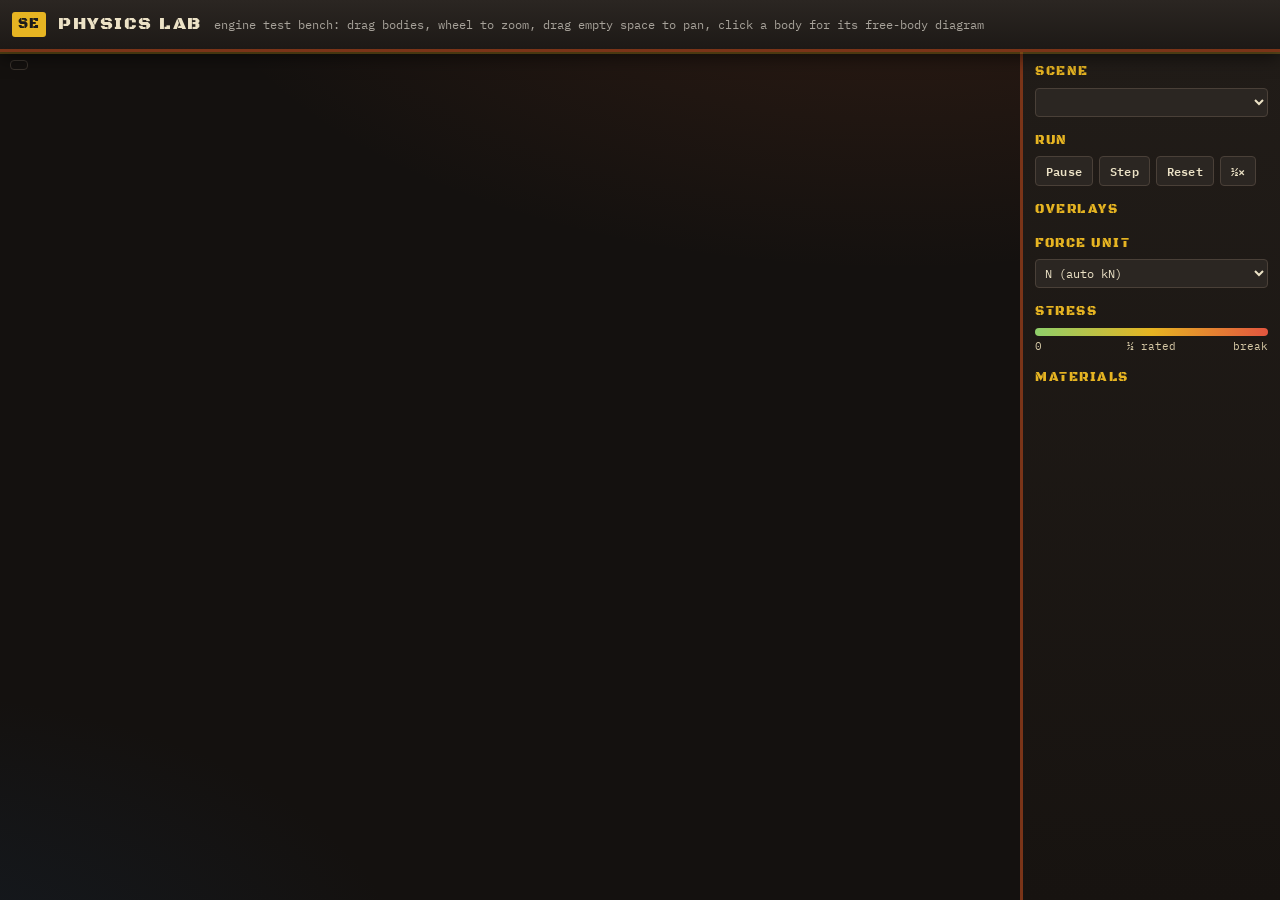
==== physics-lab.html @ e07db6c8 "feat(physics): physics lab page with seven demo scenes and overlay toggles" ====
<!doctype html>
<html lang="en">
<head>
<meta charset="utf-8">
<meta name="viewport" content="width=device-width, initial-scale=1">
<title>Physics Lab · Salvage Engineer</title>
<link rel="stylesheet" href="styles/main.css">
<style>
  /* Developer test bench for the physics engine. Not linked from the game. */
  html, body { height: 100%; overflow: hidden; }
  .lab { display: grid; grid-template-columns: 1fr 260px; grid-template-rows: auto 1fr; height: 100vh; }
  .lab .topbar { grid-column: 1 / -1; position: static; }
  .lab .topbar .title { font-family: var(--display); letter-spacing: 1.5px; font-size: 18px; }
  .lab .topbar .sub { color: var(--steel-hi); font-size: 12px; flex: 1; }
  .stage { position: relative; min-width: 0; min-height: 0; }
  #view { position: absolute; inset: 0; width: 100%; height: 100%; display: block; cursor: crosshair; touch-action: none; }
  #view.dragging { cursor: grabbing; }
  .hud { position: absolute; left: 10px; top: 8px; font-size: 12px; color: var(--paper-dim); pointer-events: none;
         background: rgba(20,17,15,.7); padding: 4px 8px; border-radius: 4px; border: 1px solid #3a332d; white-space: pre; }
  .side { background: linear-gradient(#211c18, #171310); border-left: 3px solid var(--rust-dark); padding: 10px 12px; overflow-y: auto; font-size: 13px; }
  .side h2 { font-family: var(--display); font-size: 13px; letter-spacing: 1.5px; color: var(--hazard); margin: 14px 0 6px; font-weight: 400; }
  .side h2:first-child { margin-top: 0; }
  .row { display: flex; gap: 6px; flex-wrap: wrap; }
  .btn { background: var(--iron); border: 1px solid #4a4038; border-radius: 4px; padding: 5px 10px; cursor: pointer; color: var(--paper); font-size: 12px; }
  .btn:hover { border-color: var(--hazard); }
  .btn.on { background: var(--rust-dark); border-color: var(--rust); }
  select { width: 100%; background: var(--iron); color: var(--paper); border: 1px solid #4a4038; border-radius: 4px; padding: 5px; font: inherit; font-size: 12px; }
  label.tog { display: flex; align-items: center; gap: 6px; padding: 2px 0; cursor: pointer; color: var(--paper-dim); font-size: 12px; }
  label.tog input { accent-color: var(--hazard); }
  .blurb { color: var(--steel-hi); font-size: 12px; line-height: 1.45; margin: 6px 0 0; }
  .legend { display: grid; grid-template-columns: 14px 1fr; gap: 3px 6px; font-size: 11px; color: var(--paper-dim); align-items: center; }
  .sw { width: 12px; height: 12px; border-radius: 2px; border: 1px solid #0008; }
  .stressbar { height: 8px; border-radius: 4px; background: linear-gradient(90deg, #8fcf6a, #e6b422, #e2553f); margin: 4px 0 2px; }
  .note { font-size: 11px; color: var(--steel); margin-top: 8px; }
  .warn { color: var(--hazard); }
</style>
</head>
<body>
<div class="lab">
  <header class="topbar">
    <span class="brand-mark">SE</span>
    <span class="title">PHYSICS LAB</span>
    <span class="sub">engine test bench: drag bodies, wheel to zoom, drag empty space to pan, click a body for its free-body diagram</span>
  </header>
  <div class="stage">
    <canvas id="view"></canvas>
    <div class="hud" id="hud"></div>
  </div>
  <aside class="side">
    <h2>SCENE</h2>
    <select id="scene"></select>
    <p class="blurb" id="blurb"></p>
    <h2>RUN</h2>
    <div class="row">
      <button class="btn" id="play">Pause</button>
      <button class="btn" id="step">Step</button>
      <button class="btn" id="reset">Reset</button>
      <button class="btn" id="slow">½×</button>
    </div>
    <h2>OVERLAYS</h2>
    <div id="toggles"></div>
    <h2>FORCE UNIT</h2>
    <select id="unit">
      <option value="N">N (auto kN)</option><option value="kN">kN</option><option value="lbf">lbf</option><option value="kip">kip</option>
    </select>
    <h2>STRESS</h2>
    <div class="stressbar"></div>
    <div class="legend" style="grid-template-columns: 1fr 1fr 1fr;"><span>0</span><span style="text-align:center">½ rated</span><span style="text-align:right">break</span></div>
    <h2>MATERIALS</h2>
    <div class="legend" id="legend"></div>
    <div class="note" id="missing"></div>
  </aside>
</div>

<!--
  Demo scenes. Kept in their own script so the Node tests can pull them out of
  this file and run them headless. They use only the public engine API and
  check for modules that may not exist yet.
-->
<script id="lab-scenes">
(function (root) {
  'use strict';
  var SE = root.SE = root.SE || {};
  var D2R = Math.PI / 180;

  function world(P) { return new P.World({ gravity: { x: 0, y: -9.81 } }); }
  function ground(P, w, mat) {
    return w.add(new P.Body({ type: 'static', position: { x: 0, y: -0.5 }, shapes: [{ shape: P.box(30, 0.5), material: mat || 'concrete' }], label: '' }));
  }
  function crate(P, w, x, y, hw, opts) {
    return w.add(new P.Body(Object.assign({ position: { x: x, y: y }, shapes: [P.box(hw, hw)], material: 'cargo' }, opts || {})));
  }

  var scenes = [
    {
      id: 'stack', name: 'Box stack',
      blurb: 'Ten 1 m cargo crates, 400 kg each, stacked on concrete. A good solver holds the column still with no jitter or creep. Drag the top crate to knock it over.',
      build: function (P) {
        var w = world(P); ground(P, w);
        for (var i = 0; i < 10; i++) crate(P, w, 0, 0.5 + i * 1.0, 0.5);
        return { world: w };
      }
    },
    {
      id: 'pyramid', name: 'Pyramid',
      blurb: 'A 12-row pyramid of 0.8 m crates (78 bodies). Stresses stacking, friction and many contacts at once. Bodies dim when they fall asleep.',
      build: function (P) {
        var w = world(P); ground(P, w);
        var rows = 12, s = 0.8, hw = 0.4, gap = 0.02;
        for (var r = 0; r < rows; r++) {
          var n = rows - r, x0 = -(n - 1) * (s + gap) / 2;
          for (var i = 0; i < n; i++) crate(P, w, x0 + i * (s + gap), hw + r * s, hw);
        }
        return { world: w };
      }
    },
    {
      id: 'pendulum', name: 'Pendulums',
      blurb: 'Left: a double pendulum of two pinned rods (chaotic). Middle: a 2.5 m rigid-rod pendulum released from horizontal, period ≈ 2π√(L/g) for small swings. Right: a mass on a spring at 0.6 Hz, drawn as a zigzag.',
      build: function (P) {
        var w = world(P); ground(P, w);
        var top = 7;
        // double pendulum: two 1.6 m steel rods pinned end to end
        var mount = w.add(new P.Body({ type: 'static', position: { x: -4, y: top }, shapes: [P.box(0.25, 0.12)], label: '' }));
        var r1 = w.add(new P.Body({ position: { x: -3.2, y: top }, shapes: [P.box(0.8, 0.06)], material: 'steel', label: '' }));
        var r2 = w.add(new P.Body({ position: { x: -1.6, y: top }, shapes: [P.box(0.8, 0.06)], material: 'steel', label: '' }));
        w.addJoint(new P.RevoluteJoint({ bodyA: mount, bodyB: r1, worldAnchor: { x: -4, y: top } }));
        w.addJoint(new P.RevoluteJoint({ bodyA: r1, bodyB: r2, worldAnchor: { x: -2.4, y: top } }));
        // simple pendulum: point-like bob on a rigid rod
        var piv = w.add(new P.Body({ type: 'static', position: { x: 1.5, y: top }, shapes: [P.box(0.25, 0.12)] }));
        var bob = w.add(new P.Body({ position: { x: 4.0, y: top }, shapes: [P.circle(0.22)], material: 'steel', label: 'L = 2.5 m' }));
        w.addJoint(new P.DistanceJoint({ bodyA: piv, bodyB: bob }));
        // spring: k chosen for f = 0.6 Hz, k = m(2πf)²
        var hook = w.add(new P.Body({ type: 'static', position: { x: 6.5, y: top }, shapes: [P.box(0.25, 0.12)] }));
        var m = w.add(new P.Body({ position: { x: 6.5, y: top - 2.2 }, shapes: [P.box(0.3, 0.3)], material: 'cargo', label: 'f = 0.6 Hz' }));
        var k = m.m * Math.pow(2 * Math.PI * 0.6, 2);
        w.addJoint(new P.DistanceJoint({ bodyA: hook, bodyB: m, length: 1.6, stiffness: k, damping: 0.02 * 2 * Math.sqrt(k * m.m) }));
        return { world: w, view: { lo: { x: -7.5, y: -0.5 }, hi: { x: 8, y: 8 } } };
      }
    },
    {
      id: 'cradle', name: "Newton's cradle",
      blurb: 'Five steel balls on rods, restitution 1 and no friction. Swing the left ball in: momentum and energy pass along the row. Losses show how much the soft contacts damp.',
      build: function (P) {
        var w = world(P); ground(P, w);
        var top = 6, L = 3, r = 0.3, n = 5;
        var bar = w.add(new P.Body({ type: 'static', position: { x: 0, y: top + 0.1 }, shapes: [P.box(2.4, 0.1)], material: 'steel' }));
        for (var i = 0; i < n; i++) {
          var x = (i - (n - 1) / 2) * (2 * r + 0.002), th = i === 0 ? 50 * D2R : 0;
          var ball = w.add(new P.Body({ position: { x: x - L * Math.sin(th), y: top - L * Math.cos(th) },
            shapes: [{ shape: P.circle(r), material: 'steel', restitution: 1, friction: 0 }] }));
          w.addJoint(new P.DistanceJoint({ bodyA: bar, bodyB: ball, localAnchorA: { x: x, y: -0.1 } }));
        }
        return { world: w };
      }
    },
    {
      id: 'hoist', name: 'Rope hoist (snaps)',
      blurb: 'A 200 kg crate hangs from a gantry on a rope rated 3 kN (static load 1.96 kN, so amber). At t = 2 s a 120 kg crate drops onto it; the impact spikes the tension past the rating and the rope snaps. On the right a slack tether hangs dashed until the cart pulls it taut.',
      build: function (P) {
        var w = world(P); ground(P, w);
        var gantry = w.add(new P.Body({ type: 'static', position: { x: 0, y: 0 }, material: 'steel', label: '',
          shapes: [P.box(0.15, 4, { x: -2.5, y: 4 }), P.box(0.15, 4, { x: 2.5, y: 4 }), P.box(3.2, 0.15, { x: 0, y: 8.1 })] }));
        var load = crate(P, w, 0, 3.5, 0.5, { mass: 200, label: '200 kg' });
        w.addJoint(new P.DistanceJoint({ bodyA: gantry, bodyB: load, localAnchorA: { x: 0, y: 7.95 }, localAnchorB: { x: 0, y: 0.5 },
          rope: true, breakForce: 3000, label: 'hoist rope' }));
        // slack tether: 6 m of rope between a post and a cart on rollers
        var post = w.add(new P.Body({ type: 'static', position: { x: 5, y: 2 }, shapes: [P.box(0.15, 2)], material: 'timber' }));
        var cart = crate(P, w, 7.0, 0.4, 0.4, { material: 'steel', mass: 80, label: 'cart' });
        cart.fixtures[0].friction = 0.02;
        var tether = new P.DistanceJoint({ bodyA: post, bodyB: cart, localAnchorA: { x: 0.15, y: 1.6 }, localAnchorB: { x: -0.4, y: 0.2 }, rope: true, length: 6, breakForce: 6000, label: 'tether' });
        w.addJoint(tether);
        var dropped = false;
        return {
          world: w,
          view: { lo: { x: -3.5, y: -0.5 }, hi: { x: 11.5, y: 8.5 } },
          update: function (wd) {
            if (!dropped && wd.time >= 2) {
              dropped = true;
              wd.add(new P.Body({ position: { x: 0, y: 6.6 }, shapes: [P.box(0.4, 0.4)], material: 'cargo', mass: 120, label: '120 kg' }));
            }
            // a steady tow on the cart pulls the tether taut after a few seconds
            if (wd.time > 1) cart.applyForce({ x: 400, y: 0 });
          }
        };
      }
    },
    {
      id: 'cantilever', name: 'Welded cantilever',
      blurb: 'Six timber segments welded into a 6 m cantilever. Welds are torsion springs (k = 2 MN·m/rad), so the beam sags. Each weld is rated 60 kN·m: the colours follow the bending moment, highest at the wall. At t = 2 s a 600 kg crate lands on the tip and the root weld lets go.',
      build: function (P) {
        var w = world(P); ground(P, w);
        var y = 4, seg = 1, hh = 0.15;
        var wall = w.add(new P.Body({ type: 'static', position: { x: -0.5, y: 3 }, shapes: [P.box(0.5, 3)], material: 'concrete' }));
        var prev = wall;
        for (var i = 0; i < 6; i++) {
          var b = w.add(new P.Body({ position: { x: seg * (i + 0.5), y: y }, shapes: [P.box(seg / 2, hh)], material: 'timber' }));
          w.addJoint(new P.WeldJoint({ bodyA: prev, bodyB: b, worldAnchor: { x: seg * i, y: y },
            angularStiffness: 2e6, angularDamping: 1.5e5, breakTorque: 60000, label: 'weld ' + i }));
          prev = b;
        }
        var dropped = false;
        return {
          world: w,
          view: { lo: { x: -1.5, y: -0.5 }, hi: { x: 7.5, y: 7.5 } },
          update: function (wd) {
            if (!dropped && wd.time >= 2) {
              dropped = true;
              wd.add(new P.Body({ position: { x: 5.5, y: y + 2.2 }, shapes: [P.box(0.45, 0.45)], material: 'cargo', mass: 600, label: '600 kg' }));
            }
          }
        };
      }
    },
    {
      id: 'ramp', name: 'Ramp with friction',
      blurb: 'A 30° concrete ramp (tan 30° = 0.577). Each block slides only if the mixed friction μ = √(μ₁μ₂) is below 0.577: ice (0.14) races off, timber (0.56) creeps, steel (0.62) and rubber (0.79) hold.',
      build: function (P) {
        var w = world(P); ground(P, w);
        var th = 30 * D2R, x0 = -6, x1 = 4, H = (x1 - x0) * Math.tan(th);
        w.add(new P.Body({ type: 'static', position: { x: 0, y: 0 }, material: 'concrete',
          shapes: [P.polygon([{ x: x0, y: 0 }, { x: x1, y: 0 }, { x: x0, y: H }])] }));
        var hw = 0.35, n = { x: Math.sin(th), y: Math.cos(th) };
        [['rubber', -5], ['steel', -3.5], ['timber', -2], ['ice', -0.5]].forEach(function (it) {
          var sx = it[1], sy = H - (sx - x0) * Math.tan(th);
          w.add(new P.Body({ position: { x: sx + n.x * (hw + 0.01), y: sy + n.y * (hw + 0.01) }, angle: -th,
            shapes: [P.box(hw, hw)], material: it[0], mass: 50, label: it[0] }));
        });
        return { world: w, view: { lo: { x: -7, y: -0.5 }, hi: { x: 9, y: 7.5 } } };
      }
    }
  ];

  SE.labScenes = scenes;
})(globalThis);
</script>

<script>
(function () {
  'use strict';
  // Engine files in index.html order. A module that hasn't landed yet is
  // skipped and listed in the sidebar.
  var FILES = [
    'src/engine/ns.js', 'src/engine/units.js', 'src/engine/draw.js',
    'src/physics/math.js', 'src/physics/shapes.js', 'src/physics/materials.js', 'src/physics/body.js',
    'src/physics/collide.js', 'src/physics/query.js', 'src/physics/soft.js', 'src/physics/contact.js',
    'src/physics/broadphase.js', 'src/physics/islands.js', 'src/physics/joint.js', 'src/physics/distance.js',
    'src/physics/revolute.js', 'src/physics/weld.js', 'src/physics/prismatic.js', 'src/physics/mouse.js',
    'src/physics/pulley.js', 'src/physics/winch.js', 'src/physics/cable.js', 'src/physics/structures.js',
    'src/physics/breakage.js', 'src/physics/world.js', 'src/physics/sensors.js', 'src/physics/recorder.js',
    'src/physics/serialize.js', 'src/physics/stepper.js', 'src/physics/debugdraw.js'
  ];
  var missing = [];

  function loadNext(i, done) {
    if (i >= FILES.length) return done();
    var s = document.createElement('script');
    s.src = FILES[i];
    s.onload = function () { loadNext(i + 1, done); };
    s.onerror = function () { missing.push(FILES[i].replace('src/physics/', '')); s.remove(); loadNext(i + 1, done); };
    document.head.appendChild(s);
  }

  loadNext(0, start);

  function start() {
    var SE = window.SE, P = SE.phys, M = SE.pmath;
    var canvas = document.getElementById('view'), ctx = canvas.getContext('2d');
    var cam = new P.Camera({ canvas: canvas, zoom: 50 });
    var hud = document.getElementById('hud');
    var DT = 1 / 60;

    var opts = { grid: true, shapes: true, angles: true, joints: true, stress: true, labels: true,
      contacts: false, aabbs: false, forces: false, contactForces: false, weights: false, freeBody: true, forceUnit: 'N', dt: DT };
    var TOGGLES = [
      ['grid', 'Grid'], ['shapes', 'Shapes'], ['angles', 'Angle marks'], ['labels', 'Labels'], ['joints', 'Joints'],
      ['stress', 'Stress colours'], ['contacts', 'Contact points + normals'], ['aabbs', 'Bounding boxes'],
      ['forces', 'Joint forces'], ['contactForces', 'Contact forces'], ['weights', 'Weights'], ['freeBody', 'Free body (click a body)']
    ];
    var tg = document.getElementById('toggles');
    TOGGLES.forEach(function (t) {
      var l = document.createElement('label'); l.className = 'tog';
      var c = document.createElement('input'); c.type = 'checkbox'; c.checked = !!opts[t[0]]; c.id = 'tog-' + t[0];
      c.addEventListener('change', function () { opts[t[0]] = c.checked; });
      l.appendChild(c); l.appendChild(document.createTextNode(t[1])); tg.appendChild(l);
    });
    document.getElementById('unit').addEventListener('change', function (e) { opts.forceUnit = e.target.value; });

    var lg = document.getElementById('legend');
    Object.keys(P.debugDraw.MATERIAL_FILL).forEach(function (k) {
      if (k === 'frictionless') return;
      var sw = document.createElement('span'); sw.className = 'sw'; sw.style.background = P.debugDraw.MATERIAL_FILL[k];
      var nm = document.createElement('span'); nm.textContent = k + '  μ ' + P.MATERIALS[k].friction;
      lg.appendChild(sw); lg.appendChild(nm);
    });
    if (missing.length) document.getElementById('missing').innerHTML = '<span class="warn">Not built yet:</span> ' + missing.join(', ');

    // ---------------------------------------------------------------- scenes
    var sel = document.getElementById('scene');
    SE.labScenes.forEach(function (s, i) { var o = document.createElement('option'); o.value = i; o.textContent = s.name; sel.appendChild(o); });
    var params = new URLSearchParams(location.search);
    var initial = SE.labScenes.findIndex(function (s) { return s.id === params.get('scene'); });
    sel.value = initial >= 0 ? initial : 0;
    ['contacts', 'aabbs', 'forces', 'contactForces', 'weights'].forEach(function (k) {
      if (params.get(k) === '1') { opts[k] = true; document.getElementById('tog-' + k).checked = true; }
    });

    var scene, world, running = true, timescale = 1, acc = 0, stepMs = 0, selected = null, grab = null;

    function load() {
      var def = SE.labScenes[+sel.value];
      document.getElementById('blurb').textContent = def.blurb;
      scene = def.build(P); world = scene.world;
      selected = null; grab = null; acc = 0;
      cam.resize();
      P.debugDraw.track(world);
      cam.fit(scene.view || P.debugDraw.worldBounds(world, 40), 40);
    }
    sel.addEventListener('change', load);

    function step() {
      if (scene.update) scene.update(world);
      if (grab) dragForce();
      var t0 = performance.now();
      world.step(DT);
      stepMs = stepMs * 0.9 + (performance.now() - t0) * 0.1;
    }

    var playBtn = document.getElementById('play');
    playBtn.addEventListener('click', function () { running = !running; playBtn.textContent = running ? 'Pause' : 'Play'; });
    document.getElementById('step').addEventListener('click', function () { running = false; playBtn.textContent = 'Play'; step(); });
    document.getElementById('reset').addEventListener('click', load);
    var slowBtn = document.getElementById('slow');
    slowBtn.addEventListener('click', function () { timescale = timescale === 1 ? 0.5 : 1; slowBtn.classList.toggle('on', timescale !== 1); });
    window.addEventListener('keydown', function (e) {
      if (e.key === ' ') { e.preventDefault(); playBtn.click(); }
      else if (e.key === '.') document.getElementById('step').click();
      else if (e.key === 'r') load();
    });

    // ------------------------------------------------------------------ mouse
    // Dragging uses P.MouseJoint when it exists; otherwise a critically damped
    // spring force (3 Hz, ζ = 0.7) pulls the grabbed point toward the cursor.
    function screenPt(e) { var r = canvas.getBoundingClientRect(); return { x: e.clientX - r.left, y: e.clientY - r.top }; }
    var down = null;
    canvas.addEventListener('pointerdown', function (e) {
      canvas.setPointerCapture(e.pointerId);
      var s = screenPt(e), p = cam.screenToWorld(s), b = world.bodyAt(p);
      down = { s: s, moved: false, body: b };
      if (b && b.type === 'dynamic' && e.button === 0) startGrab(b, p);
      canvas.classList.add('dragging');
    });
    canvas.addEventListener('pointermove', function (e) {
      if (!down) return;
      var s = screenPt(e);
      if (Math.hypot(s.x - down.s.x, s.y - down.s.y) > 3) down.moved = true;
      if (grab) { grab.target = cam.screenToWorld(s); if (grab.joint) setJointTarget(grab.joint, grab.target); }
      else { cam.pan(s.x - (down.last || down.s).x, s.y - (down.last || down.s).y); }
      down.last = s;
    });
    canvas.addEventListener('pointerup', function () {
      if (down && !down.moved) selected = down.body && down.body.type !== 'static' ? down.body : null;
      endGrab(); down = null; canvas.classList.remove('dragging');
    });
    canvas.addEventListener('wheel', function (e) {
      e.preventDefault();
      cam.zoomAt(screenPt(e), Math.exp(-e.deltaY * 0.0015));
    }, { passive: false });

    function startGrab(b, p) {
      grab = { body: b, local: b.localPoint(p), target: p, joint: null };
      if (P.MouseJoint) {
        try {
          var anchor = world.bodies.find(function (x) { return x.type === 'static'; }) || b;
          var j = new P.MouseJoint({ bodyA: anchor, bodyB: b, target: p, worldAnchor: p, maxForce: 1000 * b.m * 9.81, hertz: 5, dampingRatio: 0.7 });
          world.addJoint(j); grab.joint = j;
        } catch (err) { grab.joint = null; }
      }
      if (b.wake) b.wake();
    }
    function setJointTarget(j, t) { if (j.setTarget) j.setTarget(t); else j.target = { x: t.x, y: t.y }; }
    function endGrab() { if (grab && grab.joint) world.removeJoint(grab.joint); grab = null; }
    function dragForce() {
      if (grab.joint) return;
      var b = grab.body, p = b.worldPoint(grab.local), w = 2 * Math.PI * 3, z = 0.7;
      var dv = b.velocityAt(p), d = M.sub(grab.target, p);
      var F = M.scale(M.sub(M.scale(d, w * w), M.scale(dv, 2 * z * w)), b.m);
      var Fmax = 200 * b.m * 9.81, Fl = M.len(F);
      if (Fl > Fmax) F = M.scale(F, Fmax / Fl);
      // hold the body up against gravity too, so it follows the cursor instead of sagging under it
      F = M.add(F, M.scale(world.gravity, -b.m * b.gravityScale));
      if (b.wake) b.wake();
      b.applyForce(F, p);
    }

    // ------------------------------------------------------------- free body
    // Uses the sensors module's extraction when it exists, otherwise a simple
    // one here: weight, joint reactions and summed contact forces.
    function freeBody(b) {
      if (P.sensors && P.sensors.freeBody) {
        try { var r = P.sensors.freeBody(world, b, DT); if (r && r.length != null) return r; } catch (err) { /* fall back */ }
      }
      var list = [], g = world.gravity;
      list.push({ kind: 'weight', point: b.c, vector: M.scale(g, b.m * b.gravityScale) });
      world.joints.forEach(function (j) {
        if (!j.reaction || (j.bodyA !== b && j.bodyB !== b) || j.type === 'mouse') return;
        var r = j.reaction(), sign = j.bodyB === b ? 1 : -1;
        var kind = j.type === 'distance' ? (j.rope ? 'tension' : (j.stiffness > 0 || j.hertz > 0 ? 'spring' : 'tension')) : 'reaction';
        var p = j.bodyB === b ? j.anchorB() : j.anchorA();
        if (r.force && M.len(r.force) > 1e-6) list.push({ kind: kind, point: p, vector: M.scale(r.force, sign) });
        if (r.torque && Math.abs(r.torque) > 1e-3) list.push({ kind: 'moment', point: p, moment: sign * r.torque });
      });
      var invH = world.substeps / DT;
      world.contacts.forEach(function (ct) {
        var sign = ct.fb.body === b ? 1 : (ct.fa.body === b ? -1 : 0);
        if (!sign || !ct.normal || !ct.points.length) return;
        var N = 0, T = 0, c = { x: 0, y: 0 };
        ct.points.forEach(function (cp) { N += cp.normalImpulse * invH; T += cp.tangentImpulse * invH; c = M.add(c, cp.point); });
        if (N < 1e-3) return;
        c = M.scale(c, 1 / ct.points.length);
        list.push({ kind: 'normal', point: c, vector: M.scale(ct.normal, sign * N) });
        if (Math.abs(T) > 1e-3) list.push({ kind: 'friction', point: c, vector: M.scale(ct.tangent, sign * T) });
      });
      return list;
    }

    // ------------------------------------------------------------------- loop
    var last = performance.now();
    function frame(now) {
      var elapsed = Math.min((now - last) / 1000, 0.1); last = now;
      if (running) {
        acc += elapsed * timescale;
        var n = 0;
        while (acc >= DT && n < 4) { step(); acc -= DT; n++; }
        if (n === 4) acc = 0;
      }
      cam.resize();
      opts.highlight = (grab && grab.body) || selected;
      P.debugDraw(ctx, world, cam, opts);
      if (opts.freeBody && selected && world.bodies.indexOf(selected) >= 0) {
        P.debugDrawFreeBody(ctx, freeBody(selected), cam, { forceUnit: opts.forceUnit });
      }
      var awake = world.bodies.filter(function (b) { return b.type !== 'static' && b.awake !== false; }).length;
      hud.textContent = 't ' + world.time.toFixed(2) + ' s   ' + (running ? (timescale === 1 ? '▶' : '▶ ½×') : '❚❚') +
        '\nbodies ' + world.bodies.length + ' (awake ' + awake + ')   joints ' + world.joints.length + '   contacts ' + world.contacts.size +
        '\nstep ' + stepMs.toFixed(2) + ' ms   zoom ' + cam.zoom.toFixed(0) + ' px/m' +
        (selected ? '\nselected ' + (selected.label || ('body #' + selected.id)) + '  m ' + selected.m.toFixed(1) + ' kg' : '');
      requestAnimationFrame(frame);
    }
    load();
    window.lab = { get world() { return world; }, camera: cam, options: opts, load: load, step: step,
      select: function (b) { selected = b; }, pause: function () { running = false; playBtn.textContent = 'Play'; } };
    requestAnimationFrame(frame);
  }
})();
</script>
</body>
</html>
---- styles/main.css ----
/* Salvage Engineer: rust, scrap and blueprint ink. */

@font-face { font-family: 'Black Ops One'; src: url('../assets/fonts/BlackOpsOne-Regular.woff2') format('woff2'); font-display: swap; }
@font-face { font-family: 'Special Elite'; src: url('../assets/fonts/SpecialElite-Regular.woff2') format('woff2'); font-display: swap; }
@font-face { font-family: 'IBM Plex Mono'; src: url('../assets/fonts/IBMPlexMono-Regular.woff2') format('woff2'); font-weight: 400; font-display: swap; }
@font-face { font-family: 'IBM Plex Mono'; src: url('../assets/fonts/IBMPlexMono-SemiBold.woff2') format('woff2'); font-weight: 600; font-display: swap; }

:root {
  --text-scale: 1;
  --night: #14110f; --soot: #1d1916; --iron: #2b2622; --iron2: #3a332d;
  --steel: #6f6b64; --steel-hi: #a7a29a;
  --rust: #b4532a; --rust-dark: #7a3418; --rust-hi: #d9824f;
  --paper: #ece2c6; --paper-dim: #d6c9a6; --paper-edge: #c7b78f; --ink: #2a2620; --ink-soft: #5b5246;
  --hazard: #e6b422; --good: #4f8a2e; --good-bg: #e3edd0; --bad: #a8321f; --bad-bg: #f3d9cf;
  --blue: #173a5e; --blue-ink: #8fb8e8;
  --display: 'Black Ops One', Impact, 'Arial Black', sans-serif;
  --type: 'Special Elite', 'Courier New', Courier, monospace;
  --mono: 'IBM Plex Mono', ui-monospace, Consolas, monospace;
  --serif: 'Cambria Math', 'STIX Two Math', 'Times New Roman', Georgia, serif;
  --radius: 6px;
  --shadow: 0 10px 30px rgba(0,0,0,.45);
}

* { box-sizing: border-box; }
html, body { margin: 0; height: 100%; }
body {
  background: var(--night);
  background-image: radial-gradient(1200px 600px at 70% -10%, rgba(180,83,42,.18), transparent 60%), radial-gradient(900px 500px at -10% 110%, rgba(23,58,94,.25), transparent 60%);
  color: var(--paper); font-family: var(--mono); font-size: calc(15px * var(--text-scale)); line-height: 1.5;
  -webkit-font-smoothing: antialiased;
}
#app { min-height: 100%; display: flex; flex-direction: column; }
button { font: inherit; color: inherit; }
a { color: var(--hazard); }
:focus-visible { outline: 2px solid var(--hazard); outline-offset: 2px; }
.muted { color: var(--ink-soft); }
.main .muted, .modal .muted { opacity: .85; }
.small { font-size: .85em; }
.mono { font-family: var(--mono); }
.warn { color: var(--hazard); }

/* ------------------------------------------------------------ top bar */
.topbar {
  display: flex; align-items: center; gap: 12px; padding: 6px 12px; min-height: 52px;
  background: linear-gradient(#2b2622, #1d1916); border-bottom: 3px solid var(--rust-dark);
  box-shadow: 0 2px 0 rgba(230,180,34,.25), 0 6px 18px rgba(0,0,0,.5); position: sticky; top: 0; z-index: 20;
}
.brand { display: flex; align-items: center; gap: 8px; background: none; border: 0; cursor: pointer; padding: 4px; }
.brand-mark { font-family: var(--display); background: var(--hazard); color: #1b1b1b; padding: 2px 6px; border-radius: 3px; font-size: 14px; letter-spacing: 1px; }
.brand-name { font-family: var(--display); font-size: 18px; letter-spacing: 1.5px; color: var(--paper); }
.crumbs { display: flex; gap: 8px; flex: 1; font-size: 13px; }
.crumbs a { color: var(--paper-dim); text-decoration: none; }
.crumbs a + a::before { content: '›'; margin-right: 8px; color: var(--steel); }
.crumbs a:hover { color: var(--hazard); }
.toolbar { display: flex; gap: 4px; flex-wrap: wrap; }
.tool-btn { display: flex; align-items: center; gap: 6px; background: var(--iron); border: 1px solid #4a4038; border-radius: 4px; padding: 4px 8px; cursor: pointer; font-size: 12px; color: var(--paper-dim); }
.tool-btn:hover { border-color: var(--hazard); color: var(--paper); }
.tool-btn.unavailable { opacity: .35; }
.tool-btn.locked { text-decoration: line-through; opacity: .5; }
.tool-icon { font-family: var(--serif); font-weight: 700; color: var(--hazard); min-width: 1.2em; text-align: center; }
.icon-btn { background: transparent; border: 1px solid transparent; border-radius: 4px; cursor: pointer; padding: 4px 8px; font-size: 16px; }
.icon-btn:hover { border-color: #4a4038; }
@media (max-width: 1100px) { .tool-name { display: none; } }

/* ------------------------------------------------------------ buttons */
.btn { font-family: var(--mono); font-weight: 600; font-size: .92em; border-radius: 4px; padding: 8px 14px; cursor: pointer; border: 2px solid transparent; transition: transform .06s ease, background .15s; letter-spacing: .2px; }
.btn:active { transform: translateY(1px); }
.btn:disabled { opacity: .45; cursor: not-allowed; }
.btn.primary { background: var(--rust); color: #fff4e0; border-color: var(--rust-dark); box-shadow: inset 0 -3px 0 rgba(0,0,0,.25); }
.btn.primary:hover:not(:disabled) { background: var(--rust-hi); }
.btn.secondary { background: var(--ink); color: var(--paper); border-color: #000; }
.btn.secondary:hover { background: #3c362e; }
.btn.ghost { background: transparent; color: inherit; border-color: currentColor; opacity: .85; }
.btn.ghost:hover { opacity: 1; }
.btn.danger { background: var(--bad); color: #fff; border-color: #6a1d12; }
.btn.small { padding: 4px 8px; font-size: .8em; }
.btn.big { font-size: 1.15em; padding: 12px 26px; }
.btn-row { display: flex; gap: 8px; align-items: center; margin-top: 12px; flex-wrap: wrap; }
.btn-col { display: flex; flex-direction: column; gap: 10px; align-items: center; }

/* ------------------------------------------------------------ title */
.main { flex: 1; display: flex; flex-direction: column; min-height: 0; }
.title-screen { position: relative; flex: 1; min-height: calc(100vh - 55px); display: flex; align-items: center; justify-content: center; overflow: hidden; }
.title-canvas { position: absolute; inset: 0; width: 100%; height: 100%; }
.title-box { position: relative; text-align: center; padding: 32px 40px; max-width: 640px; background: rgba(20,17,15,.55); border: 1px solid rgba(230,180,34,.25); border-radius: 10px; backdrop-filter: blur(2px); box-shadow: var(--shadow); }
.title-kicker { font-family: var(--type); color: var(--hazard); letter-spacing: 3px; text-transform: uppercase; font-size: 13px; }
.title-logo { font-family: var(--display); font-size: clamp(42px, 8vw, 86px); line-height: .9; margin: 10px 0 14px; display: flex; flex-direction: column; letter-spacing: 3px; color: var(--paper); text-shadow: 3px 3px 0 var(--rust-dark), 0 0 30px rgba(180,83,42,.5); }
.title-logo span:last-child { color: var(--rust-hi); }
.title-tag { font-family: var(--type); font-size: 16px; color: var(--paper-dim); margin: 0 0 22px; }
.title-foot { font-size: 11px; color: var(--steel-hi); margin-top: 22px; }

/* ------------------------------------------------------------ map / act */
.map-screen, .act-screen { padding: 24px clamp(16px, 4vw, 48px) 60px; max-width: 1280px; margin: 0 auto; width: 100%; }
.screen-title { font-family: var(--display); font-size: clamp(30px, 4vw, 46px); letter-spacing: 2px; margin: 4px 0; color: var(--paper); text-shadow: 2px 2px 0 var(--rust-dark); }
.map-screen > .muted, .act-screen .muted { color: var(--paper-dim); }
.act-grid { display: grid; grid-template-columns: repeat(auto-fill, minmax(220px, 1fr)); gap: 14px; margin-top: 20px; }
.act-card { text-align: left; padding: 16px; border-radius: 8px; cursor: pointer; border: 2px solid #4a4038; background: linear-gradient(160deg, #3a2f27, #221c18); box-shadow: var(--shadow); position: relative; overflow: hidden; min-height: 150px; }
.act-card::after { content: ''; position: absolute; inset: auto 0 0 0; height: 6px; background: repeating-linear-gradient(-45deg, var(--hazard) 0 8px, #1b1b1b 8px 16px); opacity: .7; }
.act-card:hover:not(:disabled) { border-color: var(--hazard); transform: translateY(-2px); }
.act-card.locked { opacity: .45; cursor: default; filter: grayscale(.6); }
.act-num { font-family: var(--type); color: var(--hazard); font-size: 13px; letter-spacing: 2px; text-transform: uppercase; }
.act-region { font-family: var(--display); font-size: 22px; letter-spacing: 1px; margin: 4px 0; }
.act-topic { color: var(--paper-dim); font-size: 13px; }
.act-soon { margin-top: 18px; font-size: 12px; color: var(--steel-hi); font-style: italic; }
.act-mastery { font-size: 12px; margin-top: 4px; color: var(--paper-dim); }
.meter { height: 8px; border-radius: 4px; background: #1a1614; border: 1px solid #4a4038; margin-top: 16px; overflow: hidden; }
.meter span { display: block; height: 100%; background: linear-gradient(90deg, var(--rust), var(--hazard)); }
.act-head { margin-bottom: 18px; }
.act-stats { display: flex; gap: 14px; margin-top: 14px; flex-wrap: wrap; }
.stat { background: var(--iron); border: 1px solid #4a4038; border-radius: 6px; padding: 8px 14px; min-width: 130px; }
.stat-val { font-family: var(--display); font-size: 24px; }
.stat-label { font-size: 12px; color: var(--paper-dim); }
.act-intro { background: var(--paper); color: var(--ink); border-radius: 6px; padding: 16px 20px; margin-bottom: 18px; box-shadow: var(--shadow); }
.act-cols { display: grid; grid-template-columns: 1fr 1fr; gap: 20px; }
@media (max-width: 860px) { .act-cols { grid-template-columns: 1fr; } }
.act-col h2 { font-family: var(--display); letter-spacing: 1px; margin: 0 0 4px; font-size: 22px; color: var(--hazard); }
.act-col > p { margin: 0 0 12px; font-size: 13px; }
.sandbox-list { margin-top: 26px; }
.level-row { display: flex; align-items: center; gap: 12px; width: 100%; text-align: left; padding: 10px 12px; margin-bottom: 8px; cursor: pointer; background: var(--paper); color: var(--ink); border: 0; border-left: 6px solid var(--steel); border-radius: 4px; box-shadow: 0 3px 0 var(--paper-edge), 0 6px 14px rgba(0,0,0,.35); transition: transform .08s; }
.level-row:hover { transform: translateX(3px); border-left-color: var(--rust); }
.level-row.done { border-left-color: var(--good); }
.level-row.project { background: #dfe6ee; box-shadow: 0 3px 0 #b6c3d2, 0 6px 14px rgba(0,0,0,.35); }
.level-id { font-family: var(--display); font-size: 18px; min-width: 38px; color: var(--rust-dark); }
.level-text { flex: 1; display: flex; flex-direction: column; }
.level-title { font-family: var(--type); font-size: 17px; }
.level-sub { font-size: 12px; color: var(--ink-soft); }
.level-go { font-size: 20px; color: var(--rust); }

.grade { display: inline-block; font-family: var(--display); min-width: 1.7em; text-align: center; padding: 0 6px; border-radius: 4px; color: #fff; font-size: 15px; line-height: 1.5; }
.grade-S { background: linear-gradient(135deg, #e6b422, #c4761c); color: #1b1b1b; }
.grade-A { background: #4f8a2e; }
.grade-B { background: #2f6a9a; }
.grade-C { background: #6f6b64; }
.big-grade { font-family: var(--display); font-size: 72px; line-height: 1; margin: 8px 0; display: inline-block; padding: 6px 22px; border-radius: 10px; }
.big-grade.grade-S, .big-grade.grade-A, .big-grade.grade-B, .big-grade.grade-C { color: #fff; }

/* ------------------------------------------------------------ play layout */
.play-layout { display: grid; grid-template-columns: minmax(0, 1.55fr) minmax(360px, 1fr); flex: 1; min-height: calc(100vh - 55px); }
@media (max-width: 980px) { .play-layout { grid-template-columns: 1fr; } .stage-wrap { height: 52vh; position: relative !important; top: 0 !important; } }
.stage-wrap { position: sticky; top: 55px; height: calc(100vh - 55px); background: #0d0b0a; border-right: 3px solid var(--rust-dark); }
.stage-canvas { width: 100%; height: 100%; display: block; }
.stage-hud { position: absolute; left: 12px; bottom: 12px; font-size: 12px; color: var(--paper); pointer-events: none; text-shadow: 0 1px 2px #000; }

.panel { position: relative; padding: 18px 20px 60px; overflow-y: auto; max-height: calc(100vh - 55px); }
@media (max-width: 980px) { .panel { max-height: none; } }
.clipboard { background: linear-gradient(#3a2f27, #2b241f); }
.clip { position: absolute; top: 0; left: 50%; transform: translateX(-50%); width: 120px; height: 14px; background: linear-gradient(#a7a29a, #6f6b64); border-radius: 0 0 6px 6px; box-shadow: 0 2px 4px rgba(0,0,0,.5); }
.panel-head { margin: 8px 0 12px; }
.panel-kicker { font-family: var(--type); color: var(--hazard); font-size: 12px; letter-spacing: 1.5px; text-transform: uppercase; }
.panel-title { font-family: var(--display); font-size: 28px; letter-spacing: 1px; margin: 2px 0 6px; color: var(--paper); }
.step-progress { display: flex; gap: 3px; flex-wrap: wrap; }
.pip { width: 10px; height: 6px; border-radius: 2px; background: #4a4038; }
.pip.done { background: var(--rust); }
.pip.now { background: var(--hazard); box-shadow: 0 0 6px var(--hazard); }
.pip.task, .pip.classify { height: 10px; margin-top: -2px; }

/* step cards = paper sheets on the clipboard */
.step { background: var(--paper); color: var(--ink); border-radius: 4px; padding: 14px 16px; margin-bottom: 12px; box-shadow: 0 2px 0 var(--paper-edge), 0 8px 18px rgba(0,0,0,.35); position: relative; animation: sheet-in .25s ease-out; }
.step::before { content: ''; position: absolute; inset: 0; background-image: repeating-linear-gradient(transparent 0 27px, rgba(100,130,170,.12) 27px 28px); pointer-events: none; border-radius: 4px; }
@keyframes sheet-in { from { transform: translateY(8px); opacity: 0; } to { transform: none; opacity: 1; } }
.reduced-motion .step { animation: none; }
.step.archived { opacity: .55; transform: scale(.985); max-height: 160px; overflow: hidden; -webkit-mask-image: linear-gradient(#000 60%, transparent); mask-image: linear-gradient(#000 60%, transparent); }
.step.archived:hover { opacity: .8; }
.step-body { font-family: var(--type); font-size: 1.02em; line-height: 1.6; }
.step-body p { margin: 0 0 .7em; }
.step-body p:last-child { margin-bottom: 0; }
.step-body ul { margin: .3em 0 .7em; padding-left: 1.3em; }
.step-body code, .feedback code, .hint code { font-family: var(--mono); background: rgba(0,0,0,.07); padding: 0 4px; border-radius: 3px; font-size: .92em; }
.term { border-bottom: 1px dashed var(--rust); }
.step-kicker { font-family: var(--mono); font-weight: 600; font-size: 11px; letter-spacing: 1.5px; text-transform: uppercase; color: var(--rust-dark); margin-bottom: 6px; }
.deeper-kicker { color: var(--blue); }
.law-title { font-family: var(--type); font-size: 21px; margin: 0 0 8px; }
.who { display: flex; align-items: center; gap: 8px; margin-bottom: 6px; font-size: 13px; }
.who-badge { width: 26px; height: 26px; border-radius: 50%; display: inline-flex; align-items: center; justify-content: center; font-family: var(--display); color: #fff; background: var(--steel); }
.who-hask .who-badge { background: var(--rust); }
.who-juno .who-badge { background: var(--blue); }
.who-radio .who-badge { background: var(--good); }
.who-name { font-weight: 600; }
.who-role { color: var(--ink-soft); font-size: 12px; }
.law-card { border-left: 6px solid var(--rust); background: linear-gradient(#f3ead2, var(--paper)); }
.derive-card { border-left: 6px solid var(--blue); }
.deeper-card { border-left: 6px solid var(--blue); background: linear-gradient(#e4ebf3, #d6e0ea); }
.sandbox-card { border-left: 6px solid var(--good); }
.task-card { border-left: 6px solid var(--hazard); }
.summary-card { border-left: 6px solid var(--good); }
.summary-points li { margin-bottom: 6px; font-family: var(--type); }
.goals ul { margin: 4px 0; padding-left: 1.3em; font-family: var(--type); }
.goals h3, .prompts h3, .conditions h3 { font-size: 12px; letter-spacing: 1px; text-transform: uppercase; color: var(--rust-dark); margin: 10px 0 4px; }

/* equations */
.eq { font-family: var(--serif); font-size: 1.12em; white-space: nowrap; display: inline-flex; align-items: center; gap: .12em; flex-wrap: nowrap; }
.eq i { font-style: italic; padding: 0 .02em; }
.eq sup, .eq sub { font-size: .7em; }
.eq-op { padding: 0 .25em; }
.eq-frac { display: inline-flex; flex-direction: column; align-items: center; vertical-align: middle; margin: 0 .15em; }
.eq-num { border-bottom: 1.5px solid currentColor; padding: 0 .2em; line-height: 1.25; }
.eq-den { padding: 0 .2em; line-height: 1.25; }
.eq-unit, .eq-text { font-style: normal; font-family: var(--serif); }
.eq-word { font-style: normal; }
.eq-sqrt { display: inline-flex; align-items: stretch; }
.eq-radic { font-size: 1.15em; }
.eq-rad { border-top: 1.5px solid currentColor; padding: 0 .15em; }
.eq-hl { background: rgba(230,180,34,.35); border-radius: 3px; padding: 0 .1em; }
.eq-strike { text-decoration: line-through; text-decoration-color: var(--bad); text-decoration-thickness: 2px; }
.eq-bar { text-decoration: overline; }
.eq-tag { margin-left: 1.2em; font-size: .78em; color: var(--ink-soft); font-family: var(--mono); }
.eq-block { margin: 10px 0; padding: 10px 12px; background: rgba(255,255,255,.45); border: 1px dashed var(--paper-edge); border-radius: 4px; overflow-x: auto; text-align: center; }
.eq-block.big .eq { font-size: 1.5em; }
.derive-lines { margin: 8px 0; padding-left: 1.6em; }
.derive-line { margin-bottom: 10px; animation: sheet-in .2s ease-out; }
.derive-eq { overflow-x: auto; padding: 4px 0; }
.derive-why { font-family: var(--type); font-size: .93em; color: var(--ink-soft); }
.derive-ask { background: rgba(23,58,94,.08); border-radius: 4px; padding: 8px 10px; }
.derive-ask.answered .choices { display: none; }

/* choices */
.choices { display: flex; flex-direction: column; gap: 6px; margin-top: 10px; }
.choices.compact .choice { padding: 6px 10px; }
.choice { display: flex; gap: 10px; align-items: flex-start; text-align: left; background: #fffaf0; border: 2px solid var(--paper-edge); border-radius: 4px; padding: 9px 12px; cursor: pointer; font-family: var(--type); font-size: 1em; color: var(--ink); }
.choice:hover:not(:disabled) { border-color: var(--rust); }
.choice:disabled { cursor: default; }
.choice-key { font-family: var(--mono); font-weight: 600; background: var(--ink); color: var(--paper); border-radius: 3px; padding: 0 6px; font-size: .8em; margin-top: 2px; }
.choice.picked { border-color: var(--ink); }
.choice.right { border-color: var(--good); background: var(--good-bg); }
.choice.wrong { border-color: var(--bad); background: var(--bad-bg); }

/* feedback */
.feedback { margin-top: 10px; padding: 10px 12px; border-radius: 4px; font-family: var(--type); }
.feedback.good { background: var(--good-bg); border-left: 4px solid var(--good); }
.feedback.bad { background: var(--bad-bg); border-left: 4px solid var(--bad); animation: shake .3s; }
.feedback.neutral { background: #eae4d4; border-left: 4px solid var(--steel); }
.reduced-motion .feedback.bad { animation: none; }
@keyframes shake { 25% { transform: translateX(-4px); } 75% { transform: translateX(4px); } }
.feedback-head { font-family: var(--mono); font-weight: 600; margin-bottom: 4px; }
.feedback p { margin: .3em 0; }
.sim-msg { background: rgba(20,17,15,.85); color: var(--paper); font-family: var(--mono); font-size: .88em; padding: 8px 10px; border-radius: 4px; margin: 6px 0; border-left: 3px solid var(--hazard); }
.sim-msg p { margin: .2em 0; }
.reveal-text { margin-top: 8px; padding-top: 8px; border-top: 1px dashed var(--paper-edge); }
.err { display: flex; gap: 8px; align-items: baseline; margin: 4px 0; }
.err-kind { font-family: var(--mono); font-size: 10.5px; text-transform: uppercase; letter-spacing: .8px; padding: 1px 6px; border-radius: 3px; background: var(--bad); color: #fff; white-space: nowrap; }
.err-kind.k-rounding, .err-kind.k-sigfig, .err-kind.k-form { background: #9a6a10; }
.err-kind.k-concept { background: #5b2a7a; }
.err-kind.k-unit, .err-kind.k-conversion, .err-kind.k-prefix { background: var(--bad); }
.note { font-size: .88em; color: var(--ink-soft); font-family: var(--mono); }
.score { font-family: var(--mono); font-weight: 600; margin-left: 6px; }
.pb { font-size: 11px; background: var(--hazard); color: #1b1b1b; padding: 1px 6px; border-radius: 3px; margin-left: 6px; }
.explain { margin-top: 8px; padding-top: 8px; border-top: 1px dashed rgba(0,0,0,.15); }

/* answer fields */
.answer-field { display: block; margin: 10px 0; }
.answer-label { display: block; font-family: var(--mono); font-size: 12.5px; font-weight: 600; margin-bottom: 3px; }
.answer-input { width: 100%; font-family: var(--mono); font-size: 16px; padding: 8px 10px; border: 2px solid var(--ink); border-radius: 4px; background: #fffdf6; color: var(--ink); }
.answer-input:focus { outline: none; border-color: var(--rust); box-shadow: 0 0 0 3px rgba(180,83,42,.25); }
.answer-input.small { width: 70px; }
.answer-echo { font-size: 12px; min-height: 18px; margin-top: 3px; color: var(--ink-soft); }
.answer-echo.ok b { color: var(--ink); }
.answer-echo.warn { color: var(--bad); }
.hints { margin-top: 6px; }
.hint { background: #fff4cf; border: 1px dashed #c49a1a; border-radius: 4px; padding: 8px 10px; margin: 6px 0; font-family: var(--type); }
.hint-tier { display: inline-block; font-family: var(--mono); font-size: 10.5px; text-transform: uppercase; letter-spacing: 1px; background: #c49a1a; color: #fff; padding: 0 6px; border-radius: 3px; margin-bottom: 4px; }
.hint p { margin: .3em 0; }

/* controls */
.controls { display: grid; gap: 8px; margin: 10px 0; padding: 10px; background: rgba(0,0,0,.05); border-radius: 4px; }
.ctl { display: grid; grid-template-columns: minmax(120px, 1fr) 2fr minmax(70px, auto); gap: 8px; align-items: center; font-size: 13px; }
.ctl-toggle { display: flex; }
.ctl input[type=range] { width: 100%; accent-color: var(--rust); }
.ctl-val { font-family: var(--mono); font-weight: 600; text-align: right; }
.ctl-select { font-family: var(--mono); padding: 4px; }
.goal-status { font-family: var(--mono); font-size: 13px; margin-top: 6px; color: var(--ink-soft); }
.goal-status.met { color: var(--good); font-weight: 600; }
.prompts ul { margin: 0; padding-left: 1.2em; font-family: var(--type); }

/* classify */
.classify { display: flex; flex-direction: column; gap: 6px; margin-top: 10px; }
.classify-row { display: grid; grid-template-columns: 1fr auto auto; gap: 8px; align-items: center; padding: 6px 8px; background: #fffaf0; border: 2px solid var(--paper-edge); border-radius: 4px; }
.classify-row.right { border-color: var(--good); background: var(--good-bg); }
.classify-row.wrong { border-color: var(--bad); background: var(--bad-bg); }
.classify-item { font-family: var(--type); }
.bin-pick { display: flex; gap: 4px; flex-wrap: wrap; }
.bin-btn { font-family: var(--mono); font-size: 12px; padding: 4px 8px; border: 1.5px solid var(--ink); background: transparent; border-radius: 3px; cursor: pointer; color: var(--ink); }
.bin-btn.on { background: var(--ink); color: var(--paper); }
.classify-row.many { grid-template-columns: 1fr auto; }
.classify-row.many .bin-pick { grid-column: 1 / -1; }
@media (max-width: 520px) { .classify-row { grid-template-columns: 1fr; } }

.level-complete { text-align: center; border-top: 6px solid var(--hazard); }
.level-complete .ref-table { margin: 10px auto; }

/* manual */
.tabs { display: flex; gap: 2px; margin-bottom: 10px; border-bottom: 2px solid var(--rust-dark); }
.tab { background: var(--iron); border: 0; padding: 7px 14px; cursor: pointer; border-radius: 4px 4px 0 0; color: var(--paper-dim); font-family: var(--mono); font-weight: 600; font-size: 13px; }
.tab.on { background: var(--paper); color: var(--ink); }
.panel-body > div, .brief { background: var(--paper); color: var(--ink); border-radius: 0 4px 4px 4px; padding: 14px 16px; box-shadow: 0 8px 18px rgba(0,0,0,.35); }
.panel-body .work-order { background: transparent; box-shadow: none; padding: 0; }
.panel-body .btn-row { background: transparent; }
.conditions ul { font-family: var(--type); padding-left: 1.2em; margin: 4px 0; }
.deliverable { background: var(--paper); color: var(--ink); border-radius: 4px; padding: 12px 14px; margin-bottom: 10px; border-left: 6px solid var(--steel); box-shadow: 0 6px 14px rgba(0,0,0,.3); }
.deliverable.solved { border-left-color: var(--good); }
.deliverable-head { display: flex; gap: 10px; align-items: flex-start; }
.deliverable-num { font-family: var(--display); font-size: 20px; color: var(--rust-dark); min-width: 22px; }
.deliverable-label { flex: 1; font-family: var(--type); }
.deliverable-label p { margin: 0; }

/* tables */
.ref-table { border-collapse: collapse; width: 100%; margin: 8px 0; font-size: 13px; font-family: var(--mono); }
.ref-table th, .ref-table td { border: 1px solid var(--paper-edge); padding: 4px 8px; text-align: left; }
.ref-table th { background: rgba(0,0,0,.06); }
.ref-table tr.ok td { background: var(--good-bg); }
.ref-table tr.bad td { background: var(--bad-bg); }

/* modal & tools */
.modal-back { position: fixed; inset: 0; background: rgba(8,6,5,.7); display: flex; align-items: flex-start; justify-content: center; z-index: 100; padding: 6vh 16px; overflow-y: auto; animation: fade .15s; }
.modal-back.out { opacity: 0; transition: opacity .18s; }
@keyframes fade { from { opacity: 0; } }
.modal { background: var(--paper); color: var(--ink); width: min(720px, 100%); border-radius: 6px; box-shadow: var(--shadow); padding: 0 18px 18px; border-top: 6px solid var(--rust); }
.modal-head { display: flex; justify-content: space-between; align-items: center; position: sticky; top: 0; background: var(--paper); padding: 12px 0 6px; }
.modal-head h2 { font-family: var(--display); letter-spacing: 1px; margin: 0; font-size: 22px; }
.modal .icon-btn { color: var(--ink); }
.formula-sheet h3 { font-size: 12px; letter-spacing: 1px; text-transform: uppercase; color: var(--rust-dark); border-bottom: 1px solid var(--paper-edge); padding-bottom: 2px; margin: 16px 0 6px; }
.formula { padding: 8px 0; border-bottom: 1px dashed var(--paper-edge); }
.formula-title { font-weight: 600; font-size: 13px; }
.formula-eq { margin: 4px 0; overflow-x: auto; }
.formula-note { font-family: var(--type); font-size: 13.5px; }
.formula-note p, .formula-note ul { margin: .2em 0; }
.calc-history { background: #1d1916; color: var(--paper); font-family: var(--mono); border-radius: 4px; padding: 8px 10px; min-height: 120px; max-height: 260px; overflow-y: auto; margin-bottom: 8px; font-size: 13px; }
.calc-line { display: flex; justify-content: space-between; gap: 12px; }
.calc-expr { color: var(--paper-dim); }
.calc-res { color: var(--hazard); }
.converter-result { margin-top: 10px; }
.chain { overflow-x: auto; padding: 8px; background: rgba(255,255,255,.5); border-radius: 4px; }
.converter-out { font-family: var(--mono); font-size: 18px; font-weight: 600; margin-top: 6px; }
.dim-verdict { margin-top: 8px; font-weight: 600; }
.dim-verdict.ok { color: var(--good); }
.dim-verdict.bad { color: var(--bad); }
.row { display: flex; gap: 8px; align-items: center; }
.notebook { width: 100%; font-family: var(--type); font-size: 15px; background: repeating-linear-gradient(#fffdf6 0 27px, #d9e3ee 27px 28px); border: 1px solid var(--paper-edge); padding: 6px 10px; line-height: 28px; color: var(--ink); }
.settings .set-row { display: flex; justify-content: space-between; align-items: center; padding: 6px 0; border-bottom: 1px dashed var(--paper-edge); }
.settings h3 { margin: 16px 0 4px; }

/* toasts */
.toasts { position: fixed; right: 16px; bottom: 16px; display: flex; flex-direction: column; gap: 8px; z-index: 200; max-width: min(420px, calc(100vw - 32px)); }
.toast { background: #1d1916; color: var(--paper); border-left: 4px solid var(--steel-hi); padding: 10px 14px; border-radius: 4px; box-shadow: var(--shadow); font-size: 13.5px; animation: sheet-in .2s; }
.toast.good { border-left-color: var(--good); }
.toast.warn { border-left-color: var(--hazard); }
.toast.bad { border-left-color: var(--bad); }
.toast.info { border-left-color: var(--blue-ink); }
.toast.out { opacity: 0; transform: translateX(20px); transition: all .35s; }

@media (max-width: 640px) {
  .topbar { flex-wrap: wrap; }
  .brand-name { display: none; }
  .panel { padding: 14px 12px 40px; }
  .ctl { grid-template-columns: 1fr; }
}
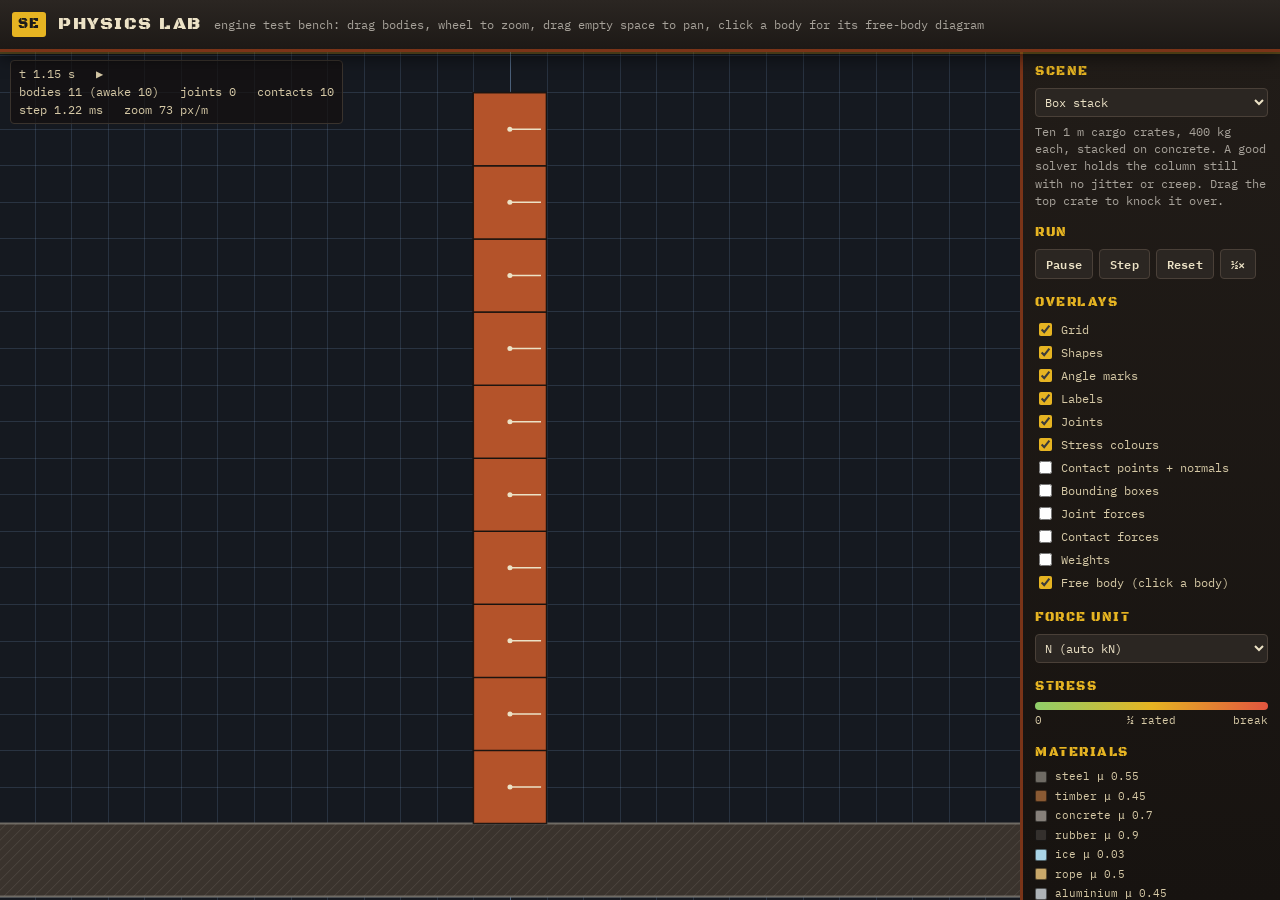
==== commit 589a7591: "test(physics): winch and tackle lab scene with sheave-wrap drawing checks" ====
--- a/physics-lab.html
+++ b/physics-lab.html
@@ -213,6 +213,31 @@
       }
     },
     {
+      id: 'tackle', name: 'Winch and tackle',
+      blurb: 'Two winches on one crane, both lines rated 3 kN. Left: a single line from the drum over the jib sheave lifts 200 kg (line tension = W = 1.96 kN). Right: the same line reeved as a 4-part tackle lifts 800 kg with the same 1.96 kN in the line (T = W/4), but the hook rises at a quarter of the reel speed.',
+      build: function (P) {
+        var w = world(P); ground(P, w);
+        if (!P.WinchJoint) return { world: w };
+        var crane = w.add(new P.Body({ type: 'static', position: { x: 0, y: 0 }, material: 'steel', label: '',
+          shapes: [P.box(0.2, 4, { x: -4, y: 4 }), P.box(4.6, 0.15, { x: 0.4, y: 8.1 }), P.box(0.6, 0.4, { x: -4, y: 1.2 })] }));
+        var light = crate(P, w, -1.5, 1.0, 0.4, { mass: 200, label: '200 kg' });
+        var heavy = crate(P, w, 3.5, 1.0, 0.6, { mass: 800, label: '800 kg' });
+        var single = w.addJoint(new P.WinchJoint({ bodyA: crane, localAnchorA: { x: -4.3, y: 1.7 }, bodyB: light, localAnchorB: { x: 0, y: 0.4 },
+          via: { body: crane, local: { x: -1.5, y: 7.7 } }, reelSpeed: 0.4, accel: 1, drumRadius: 0.25, breakForce: 3000, label: 'single line' }));
+        var tackle = w.addJoint(new P.WinchJoint({ bodyA: crane, localAnchorA: { x: -3.7, y: 1.7 }, bodyB: heavy, localAnchorB: { x: 0, y: 0.6 },
+          via: { body: crane, local: { x: 3.5, y: 7.7 } }, parts: 4, reelSpeed: 0.8, accel: 1, drumRadius: 0.25, breakForce: 3000, label: '4-part tackle' }));
+        return {
+          world: w,
+          view: { lo: { x: -5.5, y: -0.5 }, hi: { x: 6, y: 8.6 } },
+          update: function () {
+            // stop each hook a safe distance below its sheave
+            if (light.c.y > 5.2) single.reelSpeed = 0;
+            if (heavy.c.y > 4.6) tackle.reelSpeed = 0;
+          }
+        };
+      }
+    },
+    {
       id: 'ramp', name: 'Ramp with friction',
       blurb: 'A 30° concrete ramp (tan 30° = 0.577). Each block slides only if the mixed friction μ = √(μ₁μ₂) is below 0.577: ice (0.14) races off, timber (0.56) creeps, steel (0.62) and rubber (0.79) hold.',
       build: function (P) {
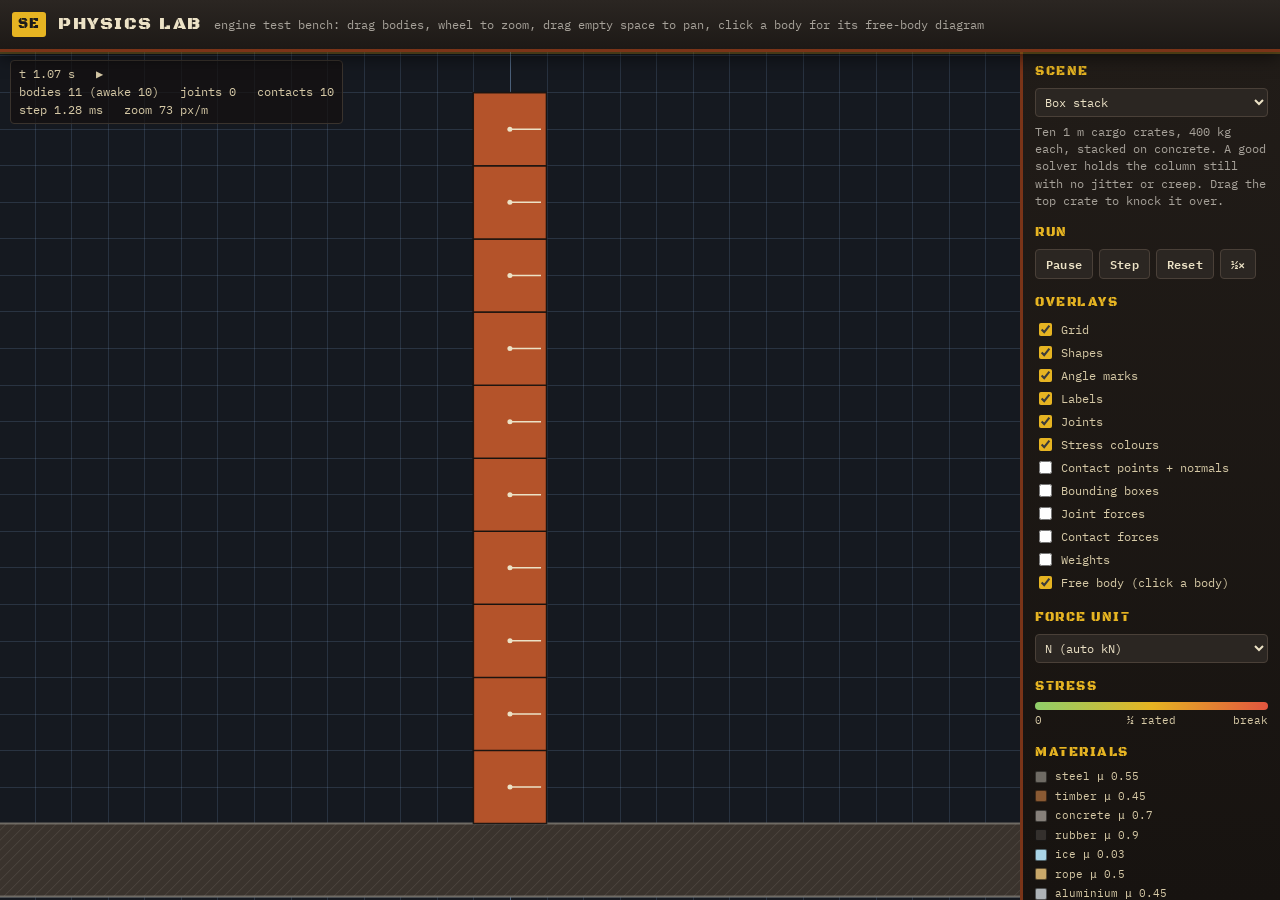
==== commit 909aaefd: "chore(physics): load diagnose.js in the physics lab" ====
--- a/physics-lab.html
+++ b/physics-lab.html
@@ -273,7 +273,7 @@
     'src/physics/revolute.js', 'src/physics/weld.js', 'src/physics/prismatic.js', 'src/physics/mouse.js',
     'src/physics/pulley.js', 'src/physics/winch.js', 'src/physics/cable.js', 'src/physics/structures.js',
     'src/physics/breakage.js', 'src/physics/world.js', 'src/physics/sensors.js', 'src/physics/recorder.js',
-    'src/physics/serialize.js', 'src/physics/stepper.js', 'src/physics/debugdraw.js'
+    'src/physics/serialize.js', 'src/physics/stepper.js', 'src/physics/diagnose.js', 'src/physics/debugdraw.js'
   ];
   var missing = [];
 
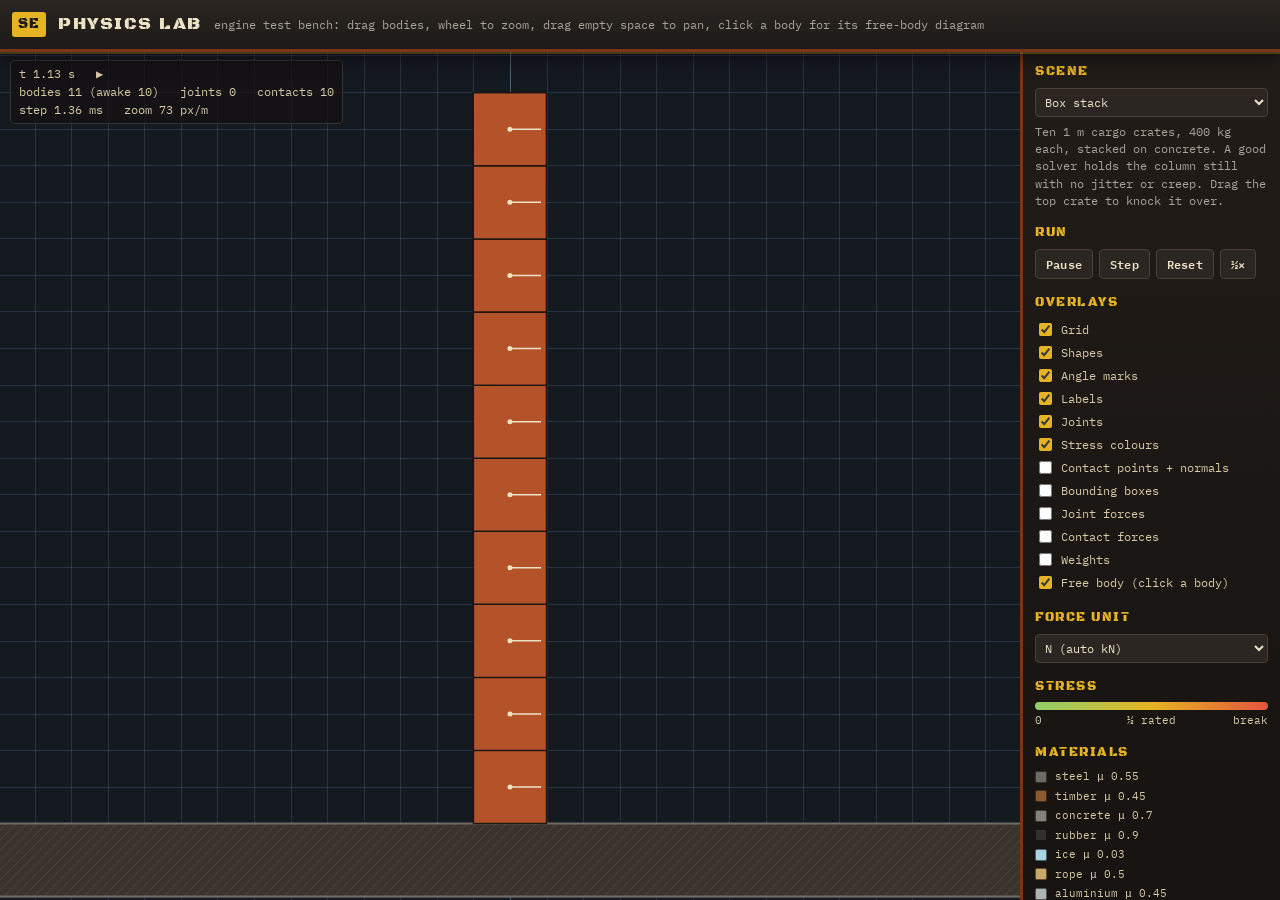
==== commit 1981c6f2: "feat(physics): island solver behind world.islandSolve Every joint of a connected group is solved in " ====
--- a/physics-lab.html
+++ b/physics-lab.html
@@ -272,7 +272,7 @@
     'src/physics/broadphase.js', 'src/physics/islands.js', 'src/physics/joint.js', 'src/physics/distance.js',
     'src/physics/revolute.js', 'src/physics/weld.js', 'src/physics/prismatic.js', 'src/physics/mouse.js',
     'src/physics/pulley.js', 'src/physics/winch.js', 'src/physics/cable.js', 'src/physics/structures.js',
-    'src/physics/breakage.js', 'src/physics/world.js', 'src/physics/sensors.js', 'src/physics/recorder.js',
+    'src/physics/breakage.js', 'src/physics/island.js', 'src/physics/world.js', 'src/physics/sensors.js', 'src/physics/recorder.js',
     'src/physics/serialize.js', 'src/physics/stepper.js', 'src/physics/diagnose.js', 'src/physics/debugdraw.js'
   ];
   var missing = [];
